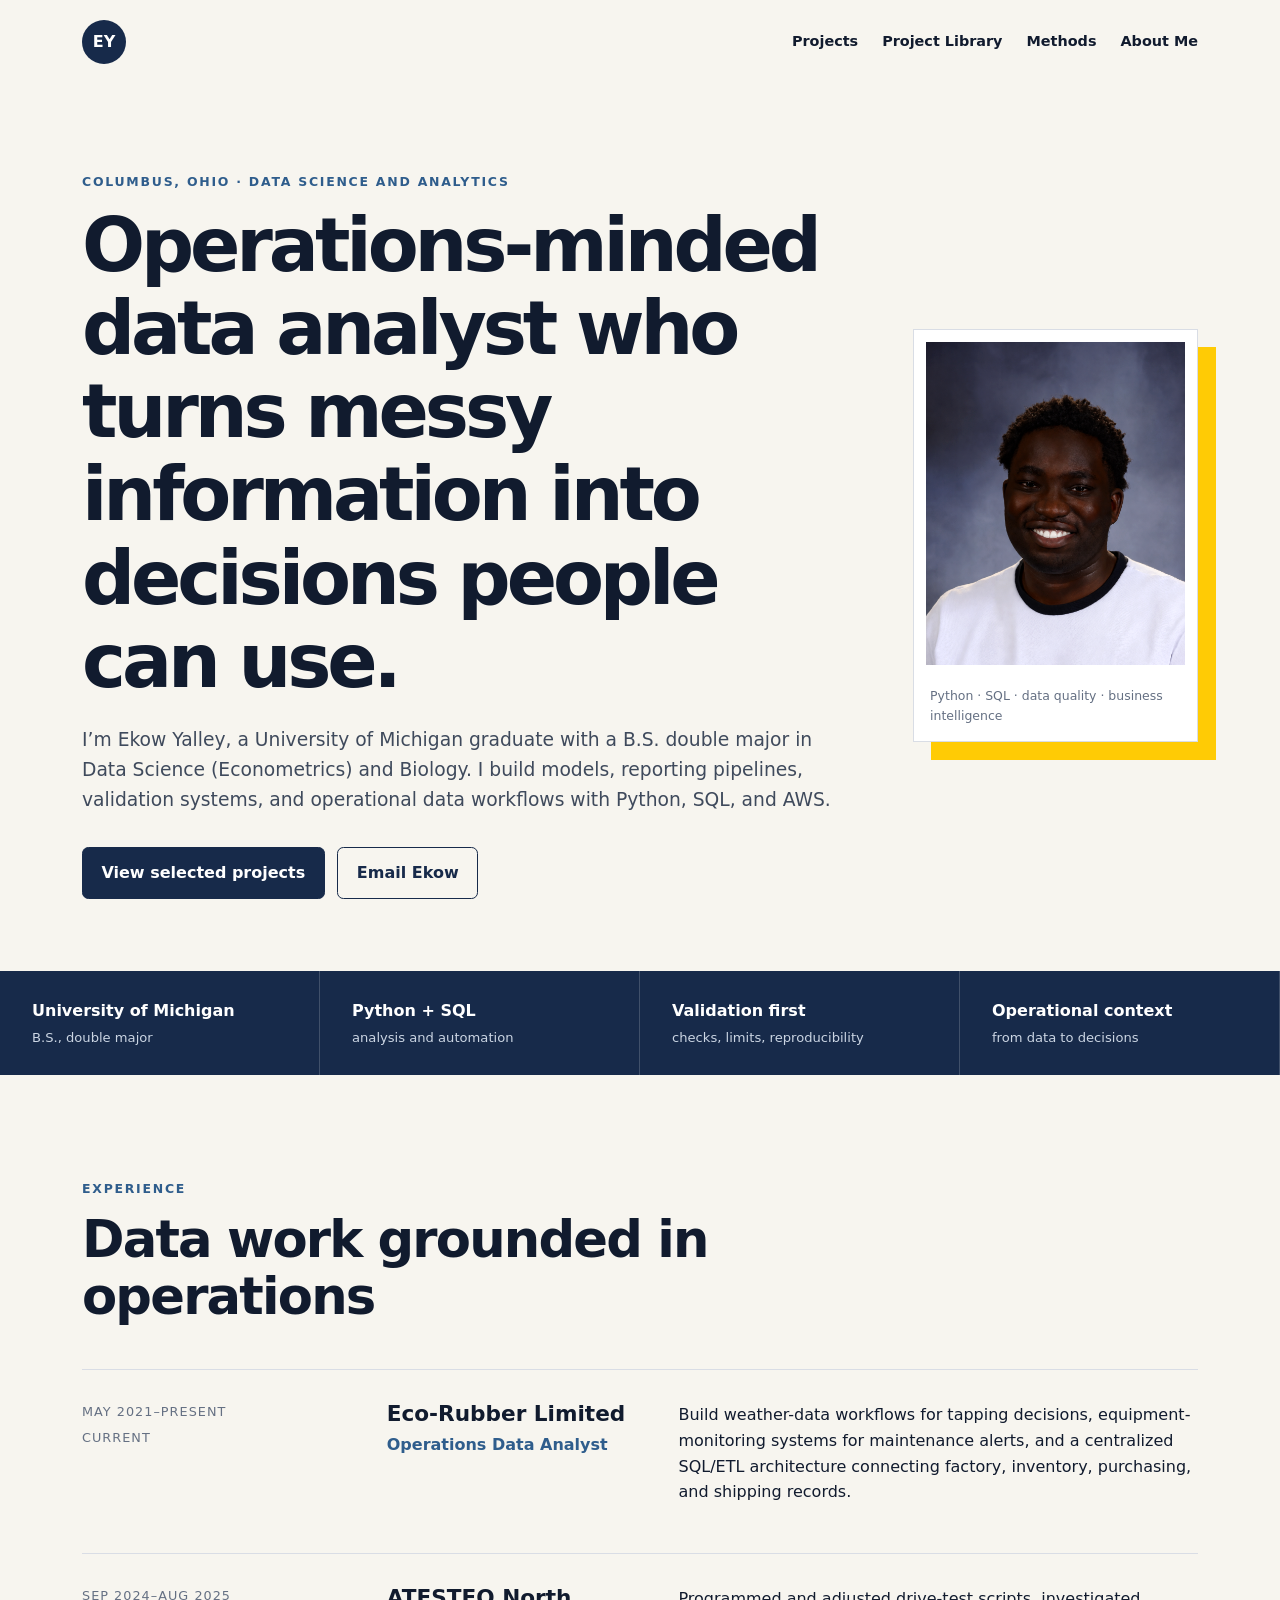
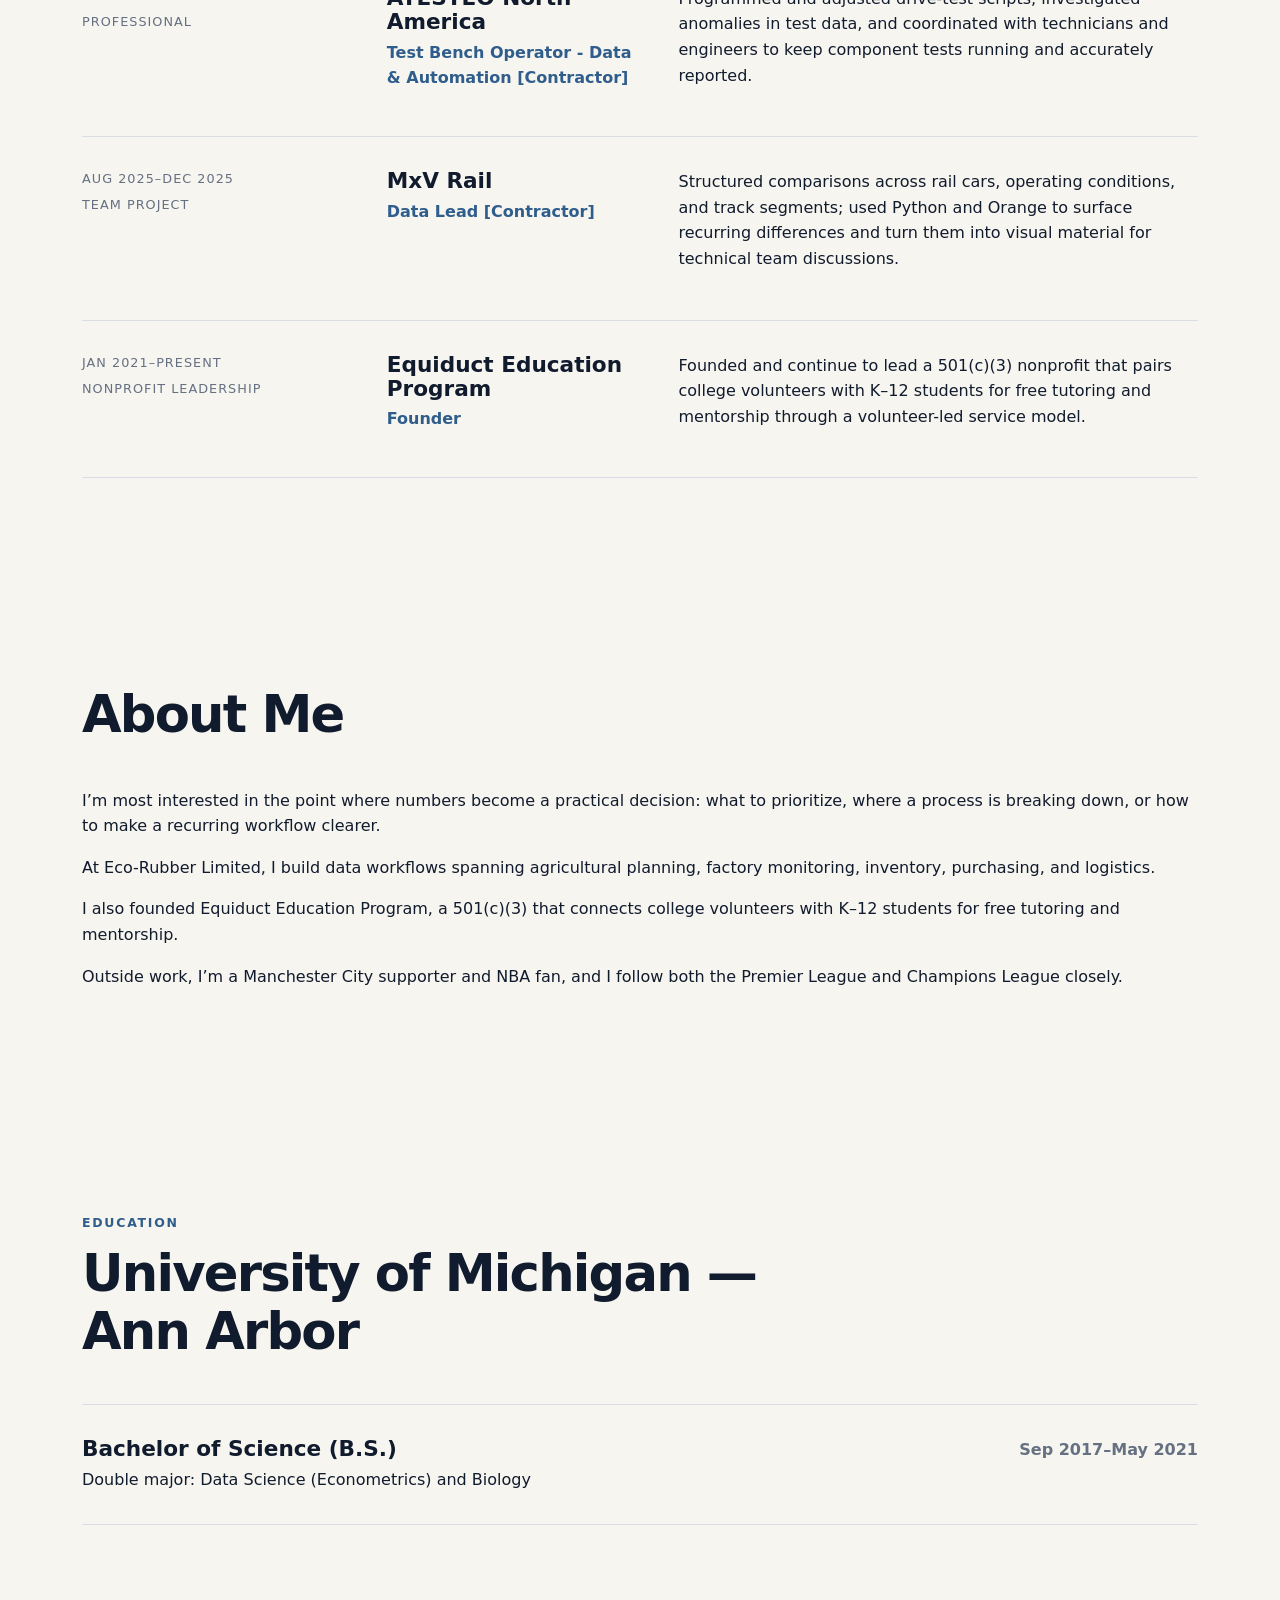
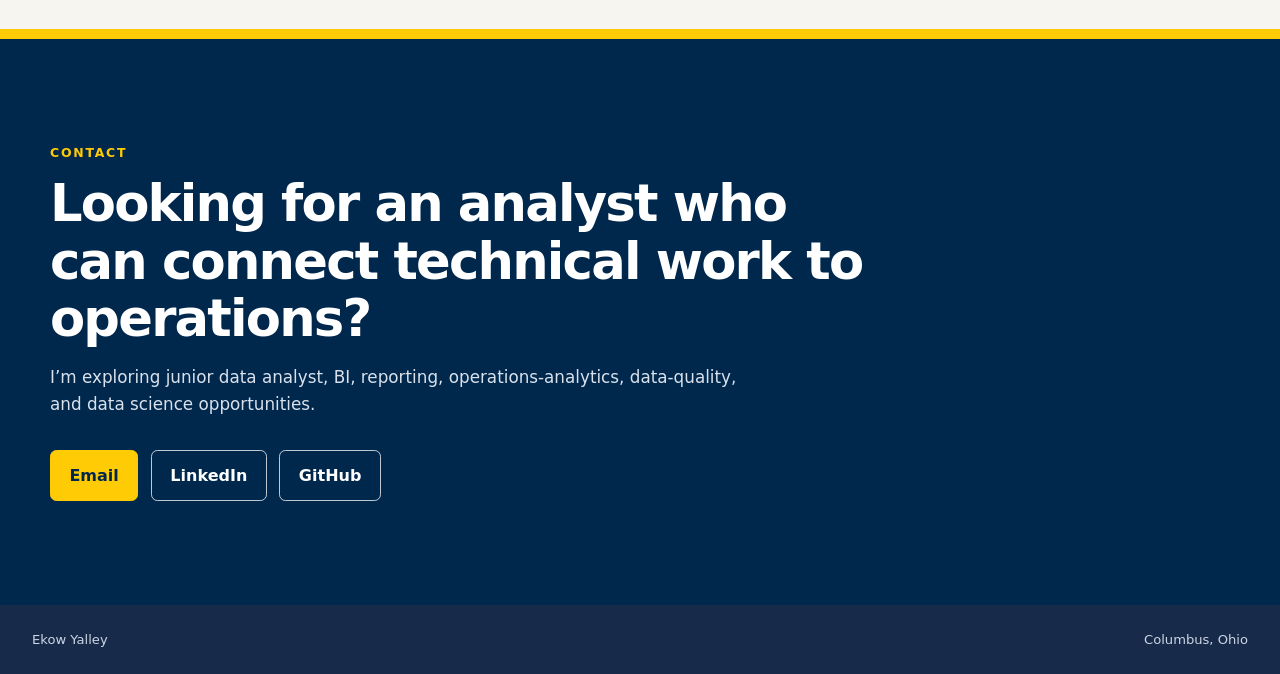
==== about.html @ 0c4fb8e0 "Unify portfolio and About Me on the main domain" ====
<!doctype html>
<html lang="en">
<head>
  <meta charset="utf-8">
  <meta name="viewport" content="width=device-width, initial-scale=1">
  <meta name="description" content="Ekow Yalley is a data analyst who builds practical models, reporting pipelines, and operational data systems with Python, SQL, and AWS.">
  <title>About Me | Ekow Yalley</title>
  <link rel="stylesheet" href="styles.css">
</head>
<body>
  <a class="skip-link" href="#main">Skip to content</a>
  <header class="site-header">
    <a class="wordmark" href="#top" aria-label="Ekow Yalley home">EY</a>
    <nav aria-label="Primary navigation"><a href="index.html#projects">Projects</a><a href="projects.html">Project Library</a><a href="index.html#methods">Methods</a><a href="about.html">About Me</a></nav>
  </header>

  <main id="main">
    <section class="hero" id="top">
      <div class="hero-copy">
        <p class="eyebrow">Columbus, Ohio · Data science and analytics</p>
        <h1>Operations-minded data analyst who turns messy information into decisions people can use.</h1>
        <p class="lede">I’m Ekow Yalley, a University of Michigan graduate with a B.S. double major in Data Science (Econometrics) and Biology. I build models, reporting pipelines, validation systems, and operational data workflows with Python, SQL, and AWS.</p>
        <div class="actions">
          <a class="button primary" href="index.html#projects">View selected projects</a>
          <a class="button secondary" href="mailto:ekowny@gmail.com">Email Ekow</a>
        </div>
      </div>
      <figure class="portrait-card">
        <img src="IMG_4656.PNG" alt="Portrait of Ekow Yalley">
        <figcaption>Python · SQL · data quality · business intelligence</figcaption>
      </figure>
    </section>

    <section class="proof-strip" aria-label="Core strengths">
      <div><strong>University of Michigan</strong><span>B.S., double major</span></div>
      <div><strong>Python + SQL</strong><span>analysis and automation</span></div>
      <div><strong>Validation first</strong><span>checks, limits, reproducibility</span></div>
      <div><strong>Operational context</strong><span>from data to decisions</span></div>
    </section>

    <section class="section" id="experience">
      <div class="section-heading">
        <p class="eyebrow">Experience</p>
        <h2>Data work grounded in operations</h2>
      </div>
      <div class="timeline">
        <article>
          <div class="timeline-meta"><span>May 2021–Present</span><span>Current</span></div>
          <div><h3>Eco-Rubber Limited</h3><p class="role">Operations Data Analyst</p></div>
          <div><p>Build weather-data workflows for tapping decisions, equipment-monitoring systems for maintenance alerts, and a centralized SQL/ETL architecture connecting factory, inventory, purchasing, and shipping records.</p></div>
        </article>
        <article>
          <div class="timeline-meta"><span>Sep 2024–Aug 2025</span><span>Professional</span></div>
          <div><h3>ATESTEO North America</h3><p class="role">Test Bench Operator - Data &amp; Automation [Contractor]</p></div>
          <p>Programmed and adjusted drive-test scripts, investigated anomalies in test data, and coordinated with technicians and engineers to keep component tests running and accurately reported.</p>
        </article>
        <article>
          <div class="timeline-meta"><span>Aug 2025–Dec 2025</span><span>Team project</span></div>
          <div><h3>MxV Rail</h3><p class="role">Data Lead [Contractor]</p></div>
          <p>Structured comparisons across rail cars, operating conditions, and track segments; used Python and Orange to surface recurring differences and turn them into visual material for technical team discussions.</p>
        </article>
        <article>
          <div class="timeline-meta"><span>Jan 2021–Present</span><span>Nonprofit leadership</span></div>
          <div><h3>Equiduct Education Program</h3><p class="role">Founder</p></div>
          <p>Founded and continue to lead a 501(c)(3) nonprofit that pairs college volunteers with K–12 students for free tutoring and mentorship through a volunteer-led service model.</p>
        </article>
      </div>
    </section>

    <section class="section" id="about"><div class="section-heading"><h2>About Me</h2></div>
      <p>I’m most interested in the point where numbers become a practical decision: what to prioritize, where a process is breaking down, or how to make a recurring workflow clearer.</p>
      <p>At Eco-Rubber Limited, I build data workflows spanning agricultural planning, factory monitoring, inventory, purchasing, and logistics.</p>
      <p>I also founded Equiduct Education Program, a 501(c)(3) that connects college volunteers with K–12 students for free tutoring and mentorship.</p>
      <p>Outside work, I’m a Manchester City supporter and NBA fan, and I follow both the Premier League and Champions League closely.</p>
    </section>

    <section class="section education" id="education">
      <div class="section-heading"><p class="eyebrow">Education</p><h2>University of Michigan — Ann Arbor</h2></div>
      <div class="education-card">
        <div><h3>Bachelor of Science (B.S.)</h3><p>Double major: Data Science (Econometrics) and Biology</p></div>
        <div class="education-meta"><span>Sep 2017–May 2021</span></div>
      </div>
    </section>

    <section class="contact" id="contact">
      <p class="eyebrow">Contact</p>
      <h2>Looking for an analyst who can connect technical work to operations?</h2>
      <p>I’m exploring junior data analyst, BI, reporting, operations-analytics, data-quality, and data science opportunities.</p>
      <div class="actions"><a class="button primary" href="mailto:ekowny@gmail.com">Email</a><a class="button secondary light" href="https://www.linkedin.com/in/ekow-yalley-29869a260/" target="_blank" rel="noopener">LinkedIn</a><a class="button secondary light" href="https://github.com/EkowYalley" target="_blank" rel="noopener">GitHub</a></div>
    </section>
  </main>

  <footer><span>Ekow Yalley</span><span>Columbus, Ohio</span></footer>
</body>
</html>
---- styles.css ----
:root {
  --ink: #111b2e;
  --navy: #172a4a;
  --blue: #2f5d8c;
  --maize: #ffcb05;
  --paper: #f7f5ef;
  --white: #ffffff;
  --muted: #657083;
  --line: #d9dde5;
  --max: 1180px;
}

* { box-sizing: border-box; }
html { scroll-behavior: smooth; }
body { margin: 0; background: var(--paper); color: var(--ink); font-family: Inter, ui-sans-serif, system-ui, -apple-system, BlinkMacSystemFont, "Segoe UI", sans-serif; line-height: 1.6; }
a { color: inherit; }
.skip-link { position: absolute; left: -9999px; }
.skip-link:focus { left: 1rem; top: 1rem; z-index: 20; background: var(--white); padding: .75rem 1rem; }
.site-header { max-width: var(--max); margin: 0 auto; padding: 1.25rem 2rem; display: flex; justify-content: space-between; align-items: center; }
.wordmark { display: grid; place-items: center; width: 2.75rem; height: 2.75rem; border-radius: 50%; background: var(--navy); color: var(--white); font-weight: 800; text-decoration: none; }
nav { display: flex; gap: 1.5rem; }
nav a { text-decoration: none; font-size: .9rem; font-weight: 700; }
nav a:hover { color: var(--blue); }
main { overflow: hidden; }
.hero { max-width: var(--max); margin: 0 auto; padding: 5.5rem 2rem 4.5rem; display: grid; grid-template-columns: minmax(0, 1.45fr) minmax(260px, .55fr); gap: 5rem; align-items: center; }
.eyebrow { margin: 0 0 .75rem; color: var(--blue); font-size: .78rem; font-weight: 800; letter-spacing: .14em; text-transform: uppercase; }
h1, h2, h3 { line-height: 1.12; margin-top: 0; }
h1 { max-width: 850px; margin-bottom: 1.4rem; font-size: clamp(2.65rem, 5.8vw, 5.35rem); letter-spacing: -.055em; }
h2 { margin-bottom: 1rem; font-size: clamp(2rem, 4vw, 3.3rem); letter-spacing: -.035em; }
h3 { margin-bottom: .35rem; font-size: 1.35rem; }
.lede { max-width: 760px; margin: 0; color: #3f4a5c; font-size: 1.17rem; }
.actions { display: flex; flex-wrap: wrap; gap: .8rem; margin-top: 2rem; }
.button { display: inline-flex; align-items: center; justify-content: center; min-height: 3rem; padding: .75rem 1.15rem; border: 1px solid var(--navy); border-radius: .4rem; font-weight: 800; text-decoration: none; }
.button.primary { background: var(--navy); color: var(--white); }
.button.secondary { background: transparent; color: var(--navy); }
.button:hover { transform: translateY(-1px); }
.portrait-card { margin: 0; padding: .75rem; background: var(--white); border: 1px solid var(--line); box-shadow: 18px 18px 0 var(--maize); }
.portrait-card img { width: 100%; aspect-ratio: 4/5; object-fit: cover; object-position: center top; filter: brightness(1.08); }
.portrait-card figcaption { padding: .8rem .25rem .2rem; color: var(--muted); font-size: .78rem; }
.proof-strip { background: var(--navy); color: var(--white); display: grid; grid-template-columns: repeat(4, 1fr); }
.proof-strip div { padding: 1.7rem 2rem; border-right: 1px solid rgba(255,255,255,.18); }
.proof-strip strong, .proof-strip span { display: block; }
.proof-strip span { margin-top: .2rem; color: #cbd5e3; font-size: .82rem; }
.section { max-width: var(--max); margin: 0 auto; padding: 6.5rem 2rem; }
.section-heading { max-width: 740px; margin-bottom: 2.75rem; }
.section-heading > p:last-child { color: var(--muted); font-size: 1.05rem; }
.timeline { border-top: 1px solid var(--line); }
.timeline article { display: grid; grid-template-columns: 1.05fr 1fr 2fr; column-gap: 2rem; padding: 2rem 0; border-bottom: 1px solid var(--line); }
.timeline article p { margin-top: 0; }
.timeline-meta { display: flex; flex-direction: column; gap: .35rem; color: var(--muted); font-size: .8rem; text-transform: uppercase; letter-spacing: .08em; }
.role { margin: 0; color: var(--blue); font-weight: 800; }
.note { color: var(--muted); font-size: .9rem; }
.projects { max-width: none; background: var(--white); }
.projects > * { max-width: var(--max); margin-left: auto; margin-right: auto; }
.project-grid { display: grid; grid-template-columns: repeat(2, minmax(0, 1fr)); gap: 1.25rem; }
.project-card { display: flex; flex-direction: column; min-height: 470px; padding: 2rem; border: 1px solid var(--line); background: var(--paper); }
.project-card.featured { grid-row: span 2; background: var(--navy); color: var(--white); }
.project-card.featured .note { color: #cbd5e3; }
.project-visual { margin: 1.3rem 0 .5rem; padding: .65rem; background: #f7f5ef; border-radius: .35rem; }
.project-visual img { display: block; width: 100%; height: auto; }
.project-visual figcaption { margin-top: .5rem; color: #536173; font-size: .76rem; }
.project-kicker { display: flex; justify-content: space-between; gap: 1rem; margin-bottom: 2rem; color: var(--muted); font-size: .73rem; font-weight: 800; letter-spacing: .08em; text-transform: uppercase; }
.featured .project-kicker { color: #cbd5e3; }
.project-card h3 { font-size: 2rem; letter-spacing: -.03em; }
.metrics { display: grid; grid-template-columns: repeat(3, 1fr); margin: 1.25rem 0; border-top: 1px solid rgba(255,255,255,.25); border-bottom: 1px solid rgba(255,255,255,.25); }
.metrics div { padding: 1rem .4rem; }
.metrics dt { color: #cbd5e3; font-size: .72rem; text-transform: uppercase; }
.metrics dd { margin: .15rem 0 0; font-size: 1.15rem; font-weight: 800; }
.tags { display: flex; flex-wrap: wrap; gap: .4rem; margin-top: auto; padding-top: 1rem; }
.tags span { padding: .32rem .55rem; border: 1px solid currentColor; border-radius: 99px; font-size: .72rem; }
.card-actions { display: flex; flex-wrap: wrap; gap: 1rem; margin-top: 1.25rem; }
.card-actions a { color: inherit; font-size: .88rem; font-weight: 800; text-underline-offset: .25rem; }
.fun-projects { padding-top: 5rem; }
.fun-card { display: grid; grid-template-columns: minmax(0, 1fr) auto; gap: 2rem; align-items: end; padding: 2rem; background: var(--white); border: 1px solid var(--line); border-left: 6px solid var(--maize); }
.fun-card p { max-width: 760px; color: var(--muted); }
.fun-card .project-kicker { justify-content: flex-start; margin-bottom: 1rem; }
.education-card { display: flex; justify-content: space-between; gap: 2rem; padding: 2rem 0; border-top: 1px solid var(--line); border-bottom: 1px solid var(--line); }
.education-card p { margin: 0; }
.education-meta { display: flex; gap: 1.5rem; color: var(--muted); font-weight: 700; }
.contact { padding: 6.5rem max(2rem, calc((100vw - var(--max)) / 2)); background: #00274c; color: white; border-top: 10px solid #ffcb05; }
.contact .eyebrow { color: #ffcb05; }
.contact h2 { max-width: 820px; color: white; }
.contact > p:not(.eyebrow) { max-width: 720px; color: #d9e2ec; font-size: 1.05rem; }
.contact .button.primary { background: #ffcb05; border-color: #ffcb05; color: #00274c; }
.contact .button.primary:hover, .contact .button.primary:focus { background: white; border-color: white; }
.button.light { border-color: rgba(255,255,255,.75); color: white; }
.button.light:hover, .button.light:focus { border-color: #ffcb05; color: #ffcb05; }
footer { padding: 1.5rem 2rem; display: flex; justify-content: space-between; background: var(--navy); color: #cbd5e3; font-size: .82rem; }
.contact-page { min-height: 100vh; background: var(--navy); color: var(--white); }
.contact-shell { max-width: 860px; margin: 0 auto; padding: 7rem 2rem; }
.contact-shell h1 { font-size: clamp(3rem, 7vw, 5.5rem); }
.contact-shell > p { color: #cbd5e3; font-size: 1.1rem; }
.contact-shell .eyebrow { color: var(--maize); }
.back-link { display: inline-block; margin-bottom: 4rem; color: var(--white); text-underline-offset: .3rem; }
.contact-links { margin-top: 3rem; border-top: 1px solid rgba(255,255,255,.25); }
.contact-links a { display: flex; justify-content: space-between; gap: 2rem; padding: 1.25rem 0; border-bottom: 1px solid rgba(255,255,255,.25); text-decoration: none; }
.contact-links span { color: #cbd5e3; }
@media (max-width: 850px) {
  .site-header { align-items: flex-start; }
  nav { flex-wrap: wrap; justify-content: flex-end; gap: .65rem 1rem; }
  .hero { grid-template-columns: 1fr; gap: 3rem; padding-top: 3rem; }
  .portrait-card { max-width: 420px; }
  .proof-strip { grid-template-columns: repeat(2, 1fr); }
  .timeline article { grid-template-columns: 1fr; gap: .7rem; }
  .project-grid { grid-template-columns: 1fr; }
  .project-card.featured { grid-row: auto; }
  .fun-card { grid-template-columns: 1fr; align-items: start; }
  .education-card { flex-direction: column; }
}
@media (max-width: 520px) {
  .site-header { padding: 1rem; }
  nav a:nth-child(3) { display: none; }
  .hero, .section { padding-left: 1rem; padding-right: 1rem; }
  .proof-strip { grid-template-columns: 1fr; }
  .proof-strip div { border-bottom: 1px solid rgba(255,255,255,.18); }
  .metrics { grid-template-columns: 1fr; }
  .education-meta { flex-direction: column; gap: .3rem; }
  footer { flex-direction: column; gap: .25rem; }
}
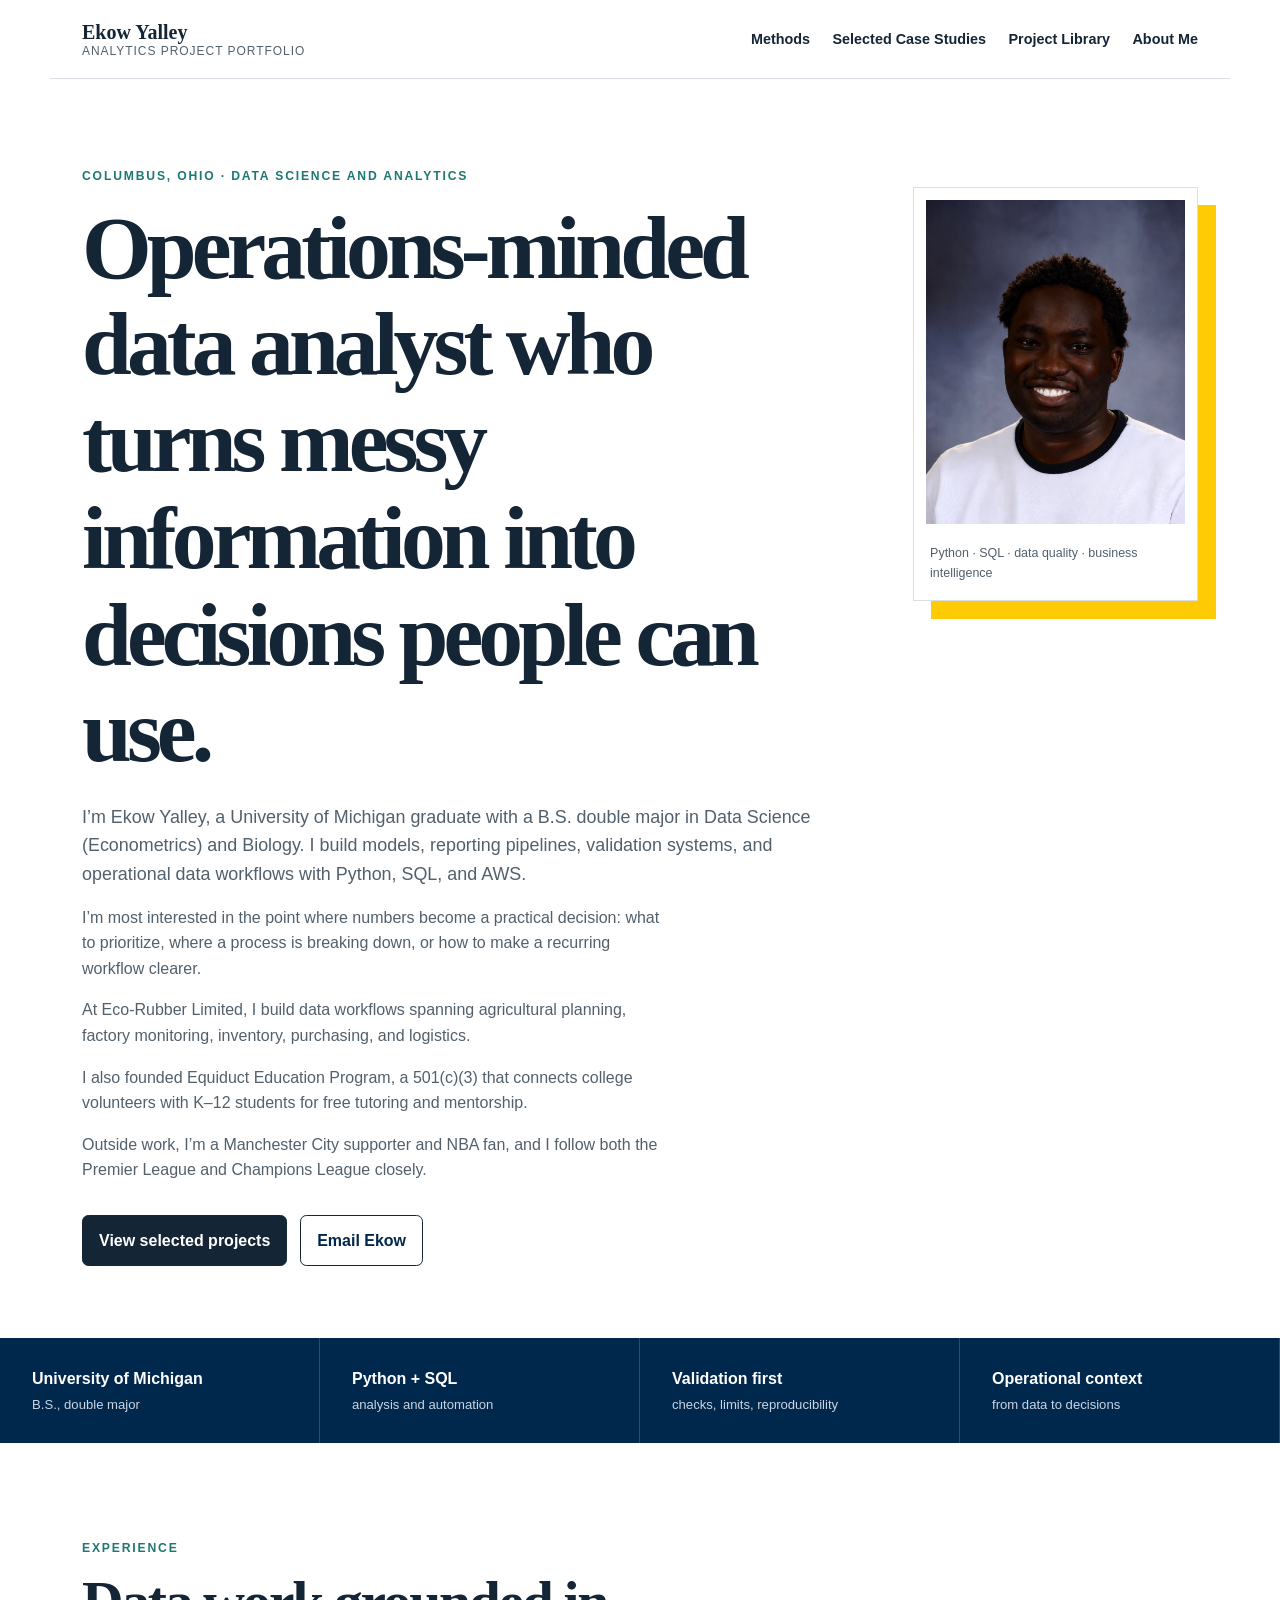
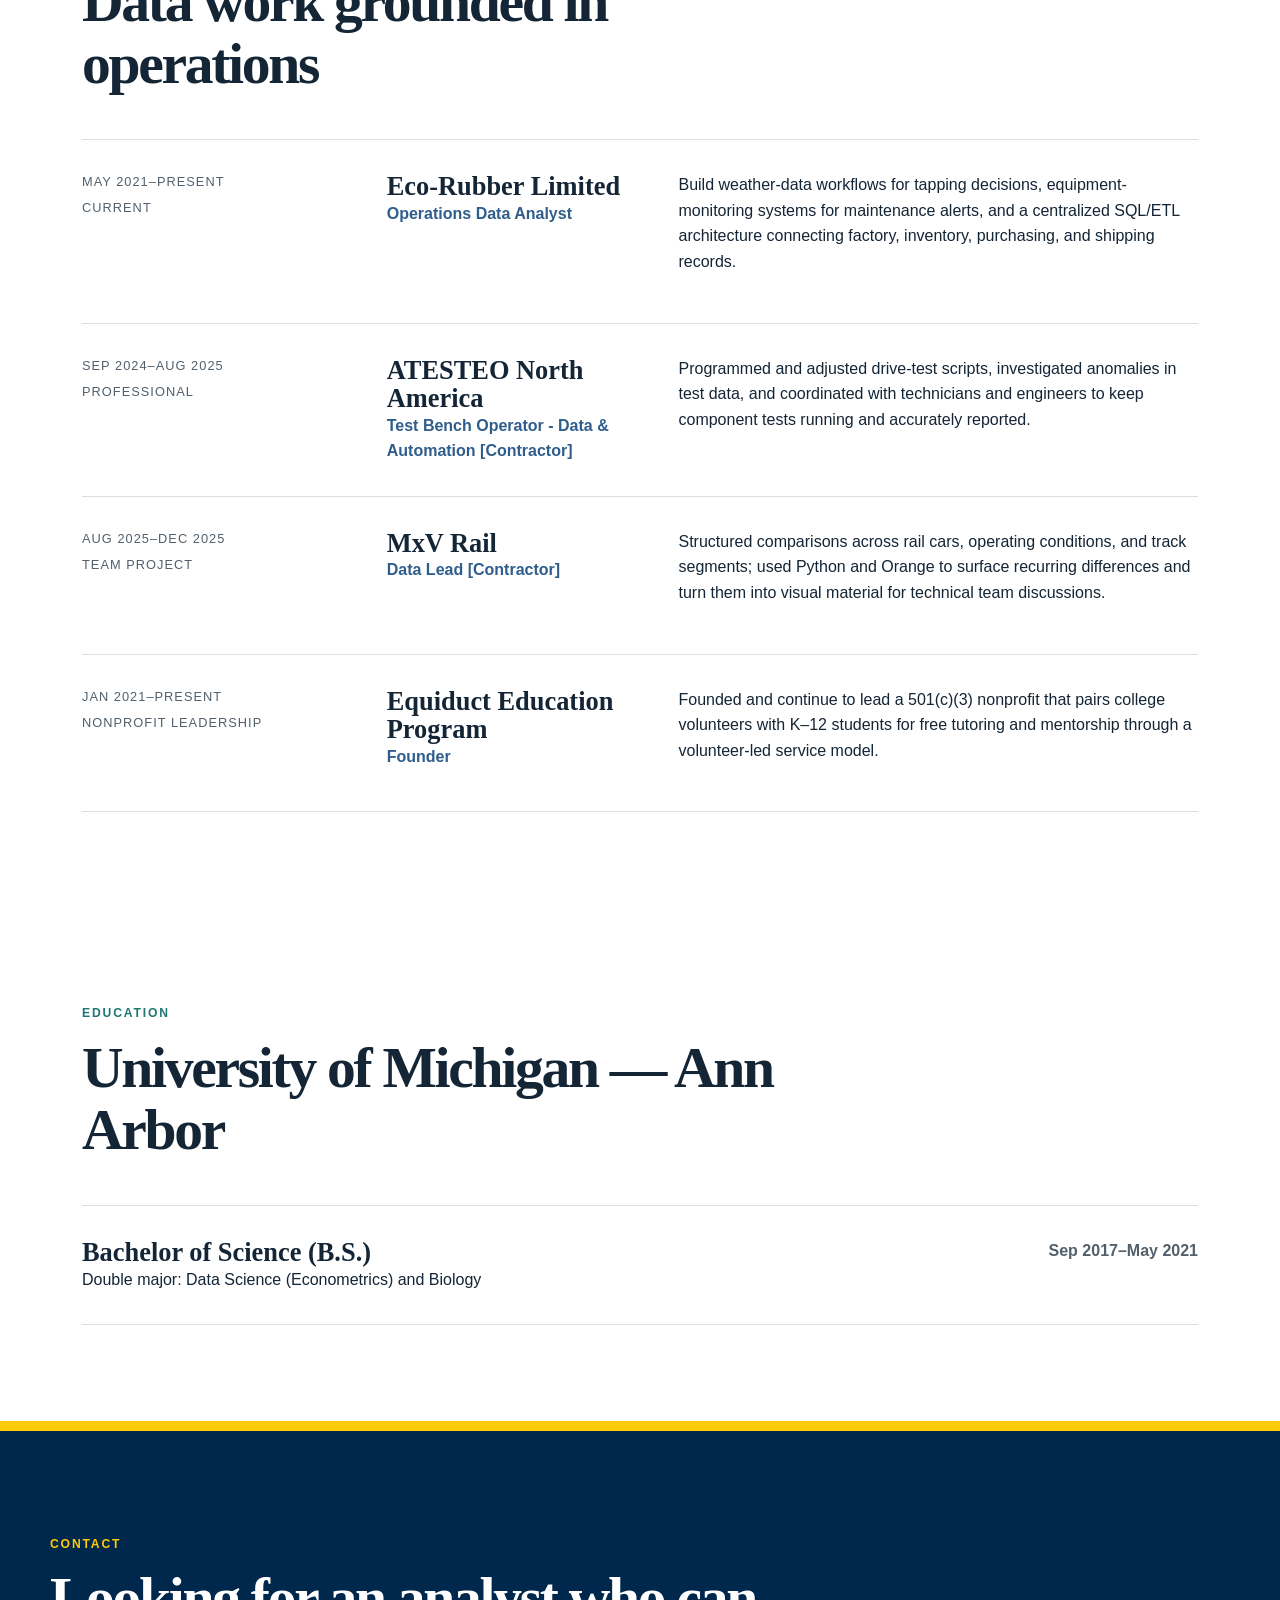
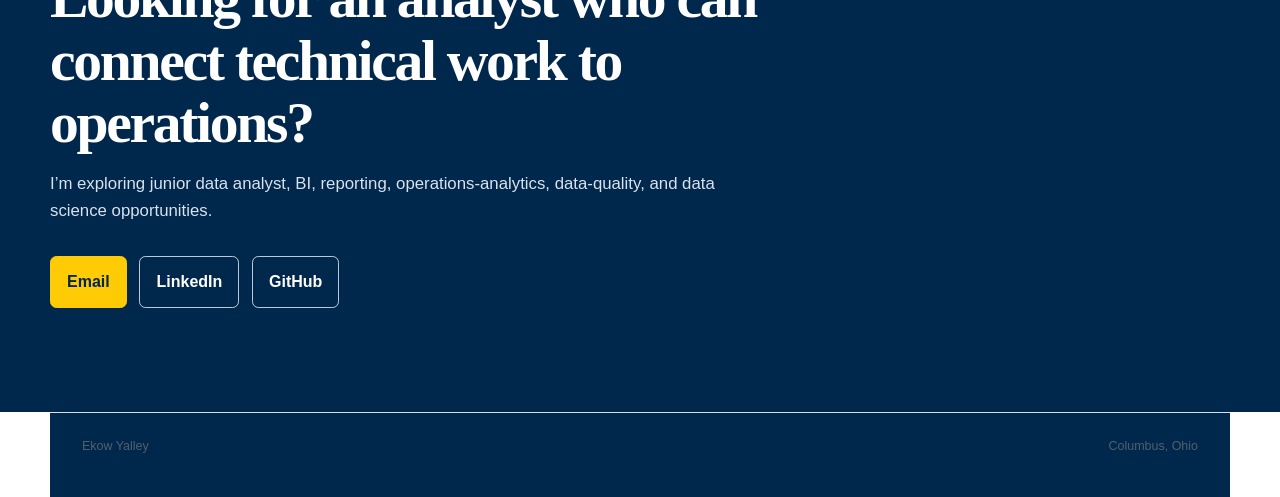
==== commit 2afb4cf1: "Align portfolio design and navigation across pages" ====
--- a/about.html
+++ b/about.html
@@ -6,20 +6,27 @@
   <meta name="description" content="Ekow Yalley is a data analyst who builds practical models, reporting pipelines, and operational data systems with Python, SQL, and AWS.">
   <title>About Me | Ekow Yalley</title>
   <link rel="stylesheet" href="styles.css">
+  <link rel="stylesheet" href="portfolio.css">
 </head>
-<body>
+<body class="about-page">
   <a class="skip-link" href="#main">Skip to content</a>
   <header class="site-header">
-    <a class="wordmark" href="#top" aria-label="Ekow Yalley home">EY</a>
-    <nav aria-label="Primary navigation"><a href="index.html#projects">Projects</a><a href="projects.html">Project Library</a><a href="index.html#methods">Methods</a><a href="about.html">About Me</a></nav>
+    <a class="brand" href="index.html"><strong>Ekow Yalley</strong><span>Analytics Project Portfolio</span></a>
+    <nav aria-label="Primary navigation"><a href="methods.html">Methods</a><a href="index.html#projects">Selected Case Studies</a><a href="projects.html">Project Library</a><a href="about.html">About Me</a></nav>
   </header>
 
   <main id="main">
     <section class="hero" id="top">
-      <div class="hero-copy">
+      <div class="hero-copy" id="about">
         <p class="eyebrow">Columbus, Ohio · Data science and analytics</p>
         <h1>Operations-minded data analyst who turns messy information into decisions people can use.</h1>
         <p class="lede">I’m Ekow Yalley, a University of Michigan graduate with a B.S. double major in Data Science (Econometrics) and Biology. I build models, reporting pipelines, validation systems, and operational data workflows with Python, SQL, and AWS.</p>
+        <div class="about-bio">
+      <p>I’m most interested in the point where numbers become a practical decision: what to prioritize, where a process is breaking down, or how to make a recurring workflow clearer.</p>
+      <p>At Eco-Rubber Limited, I build data workflows spanning agricultural planning, factory monitoring, inventory, purchasing, and logistics.</p>
+      <p>I also founded Equiduct Education Program, a 501(c)(3) that connects college volunteers with K–12 students for free tutoring and mentorship.</p>
+      <p>Outside work, I’m a Manchester City supporter and NBA fan, and I follow both the Premier League and Champions League closely.</p>
+        </div>
         <div class="actions">
           <a class="button primary" href="index.html#projects">View selected projects</a>
           <a class="button secondary" href="mailto:ekowny@gmail.com">Email Ekow</a>
@@ -67,13 +74,6 @@
       </div>
     </section>
 
-    <section class="section" id="about"><div class="section-heading"><h2>About Me</h2></div>
-      <p>I’m most interested in the point where numbers become a practical decision: what to prioritize, where a process is breaking down, or how to make a recurring workflow clearer.</p>
-      <p>At Eco-Rubber Limited, I build data workflows spanning agricultural planning, factory monitoring, inventory, purchasing, and logistics.</p>
-      <p>I also founded Equiduct Education Program, a 501(c)(3) that connects college volunteers with K–12 students for free tutoring and mentorship.</p>
-      <p>Outside work, I’m a Manchester City supporter and NBA fan, and I follow both the Premier League and Champions League closely.</p>
-    </section>
-
     <section class="section education" id="education">
       <div class="section-heading"><p class="eyebrow">Education</p><h2>University of Michigan — Ann Arbor</h2></div>
       <div class="education-card">
--- a/portfolio.css
+++ b/portfolio.css
@@ -0,0 +1,195 @@
+:root {
+  --ink: #142536;
+  --muted: #52606c;
+  --paper: #f7f3ea;
+  --white: #fffdf8;
+  --line: #d8d0c0;
+  --maize: #f2c14e;
+  --teal: #1d7773;
+  --navy: #18344d;
+  --shadow: 0 18px 48px rgba(20, 37, 54, .10);
+  --max: 1180px;
+}
+* { box-sizing: border-box; }
+html { scroll-behavior: smooth; }
+body { margin: 0; color: var(--ink); background: var(--paper); font-family: Arial, Helvetica, sans-serif; line-height: 1.6; }
+a { color: inherit; }
+.skip-link { position: fixed; left: 1rem; top: -5rem; z-index: 100; padding: .7rem 1rem; background: var(--ink); color: white; }
+.skip-link:focus { top: 1rem; }
+.site-header { max-width: var(--max); margin: 0 auto; padding: 1.25rem 2rem; display: flex; justify-content: space-between; align-items: center; gap: 2rem; border-bottom: 1px solid var(--line); }
+.brand { display: flex; flex-direction: column; text-decoration: none; line-height: 1.2; }
+.brand strong { font-family: Georgia, 'Times New Roman', serif; font-size: 1.25rem; }
+.brand span { color: var(--muted); font-size: .75rem; letter-spacing: .08em; text-transform: uppercase; }
+nav { display: flex; align-items: center; gap: 1.4rem; }
+nav a { font-size: .9rem; font-weight: 700; text-decoration: none; }
+nav a:hover, nav a:focus { text-decoration: underline; text-underline-offset: .25rem; }
+.nav-cta { border: 1px solid var(--ink); padding: .45rem .8rem; }
+main { overflow: hidden; }
+.portfolio-hero { position: relative; max-width: var(--max); margin: 0 auto; padding: 6.5rem 2rem 5rem; display: grid; grid-template-columns: minmax(0, 1.5fr) minmax(300px, .75fr); gap: 5rem; align-items: center; }
+.portfolio-hero::before { content: ''; position: absolute; inset: 0 -50vw; z-index: -1; background-image: linear-gradient(rgba(24,52,77,.045) 1px, transparent 1px), linear-gradient(90deg, rgba(24,52,77,.045) 1px, transparent 1px); background-size: 32px 32px; mask-image: linear-gradient(to bottom, black, transparent); }
+.eyebrow { margin: 0 0 .8rem; color: var(--teal); font-size: .76rem; font-weight: 800; letter-spacing: .15em; text-transform: uppercase; }
+h1, h2, h3 { font-family: Georgia, 'Times New Roman', serif; line-height: 1.08; }
+h1 { max-width: 820px; margin: 0 0 1.4rem; font-size: clamp(3.4rem, 7vw, 6.4rem); letter-spacing: -.055em; }
+h2 { margin: 0; font-size: clamp(2.3rem, 4.5vw, 4rem); letter-spacing: -.04em; }
+h3 { margin: 0; font-size: 1.65rem; }
+.lede { max-width: 760px; margin: 0; color: var(--muted); font-size: 1.12rem; }
+.actions { display: flex; flex-wrap: wrap; gap: .8rem; margin-top: 2rem; }
+.button { display: inline-flex; align-items: center; justify-content: center; padding: .75rem 1rem; border: 1px solid var(--ink); font-weight: 800; text-decoration: none; }
+.button.primary { background: var(--ink); color: white; }
+.button.secondary { background: transparent; }
+.button:hover, .button:focus { transform: translateY(-2px); box-shadow: 0 6px 0 var(--maize); }
+.evidence-card { padding: 1.7rem; background: var(--navy); color: white; box-shadow: 12px 12px 0 var(--maize); }
+.card-label { margin: 0 0 1rem; color: #c8e4e1; font-size: .75rem; font-weight: 800; letter-spacing: .14em; text-transform: uppercase; }
+.evidence-card dl { margin: 0; display: grid; grid-template-columns: 1fr 1fr; }
+.evidence-card dl div { padding: 1rem .65rem; border-top: 1px solid rgba(255,255,255,.22); }
+.evidence-card dt { font-family: Georgia, 'Times New Roman', serif; font-size: 1.8rem; font-weight: 700; }
+.evidence-card dd { margin: .1rem 0 0; color: #d7e1e7; font-size: .78rem; line-height: 1.35; }
+.evidence-card > p:last-child { margin: 1.1rem 0 0; color: #d7e1e7; font-size: .8rem; }
+.section { max-width: var(--max); margin: 0 auto; padding: 6rem 2rem; }
+.section-intro { max-width: 780px; margin-bottom: 3rem; }
+.section-intro > p:last-child { color: var(--muted); }
+.case-list { border-top: 2px solid var(--ink); }
+.case-row { display: grid; grid-template-columns: 60px minmax(0,1fr) 190px; gap: 1.5rem; align-items: start; padding: 2rem 0; border-bottom: 1px solid var(--line); }
+.case-row.feature { background: var(--white); margin: 0 -1.5rem; padding: 2rem 1.5rem; border-left: 6px solid var(--maize); }
+.case-row.private { color: #34495b; }
+.case-number { color: var(--teal); font-family: Georgia, 'Times New Roman', serif; font-size: 1.2rem; font-weight: 700; }
+.case-meta { display: flex; flex-wrap: wrap; gap: .5rem; margin-bottom: .6rem; }
+.case-meta span { padding: .2rem .5rem; background: #e8e1d3; font-size: .68rem; font-weight: 800; letter-spacing: .08em; text-transform: uppercase; }
+.case-main > p { max-width: 760px; margin: .75rem 0; color: var(--muted); }
+.result-list { display: flex; flex-wrap: wrap; gap: .9rem 1.5rem; margin: 1rem 0 0; padding: 0; list-style: none; font-size: .87rem; }
+.result-list strong { color: var(--teal); font-size: 1rem; }
+.case-visual { margin: 1.3rem 0 0; }
+.case-visual img { display: block; width: 100%; height: auto; border: 1px solid var(--line); }
+.case-visual figcaption { margin-top: .45rem; color: var(--muted); font-size: .75rem; }
+.case-action { align-self: center; text-align: right; }
+.case-action a { font-weight: 800; text-decoration: none; border-bottom: 2px solid var(--maize); }
+.case-action a:hover, .case-action a:focus { color: var(--teal); }
+.library-preview { padding-top: 3rem; }
+.library-grid { display: grid; grid-template-columns: 1fr 1fr; gap: 1.25rem; }
+.library-grid article { padding: 1.7rem; background: var(--white); border: 1px solid var(--line); border-top: 5px solid var(--teal); }
+.library-grid .status { margin: 0 0 1.2rem; color: var(--teal); font-size: .7rem; font-weight: 800; letter-spacing: .1em; text-transform: uppercase; }
+.library-grid article > p:not(.status) { color: var(--muted); }
+.library-grid a, .library-link a { font-weight: 800; text-decoration-color: var(--maize); text-decoration-thickness: 2px; text-underline-offset: .25rem; }
+.library-link { margin-top: 1.4rem; text-align: right; }
+.methods { max-width: none; background: var(--navy); color: white; padding-left: max(2rem, calc((100vw - var(--max)) / 2 + 2rem)); padding-right: max(2rem, calc((100vw - var(--max)) / 2 + 2rem)); }
+.methods .eyebrow { color: #78c8c1; }
+.method-grid { margin-top: 3rem; display: grid; grid-template-columns: repeat(4,1fr); border-top: 1px solid rgba(255,255,255,.3); border-left: 1px solid rgba(255,255,255,.3); }
+.method-grid article { padding: 1.5rem; border-right: 1px solid rgba(255,255,255,.3); border-bottom: 1px solid rgba(255,255,255,.3); }
+.method-grid article > span { color: var(--maize); font-weight: 800; }
+.method-grid h3 { margin-top: 2.5rem; font-size: 1.35rem; }
+.method-grid p { margin-bottom: 0; color: #cdd9e0; font-size: .9rem; }
+.tool-line { display: flex; flex-wrap: wrap; gap: .7rem; margin-top: 2rem; align-items: center; }
+.tool-line strong { margin-right: .4rem; }
+.tool-line span { padding: .3rem .6rem; border: 1px solid rgba(255,255,255,.35); font-size: .78rem; }
+.closing { max-width: 900px; margin: 0 auto; padding: 7rem 2rem; text-align: left; }
+.closing p:not(.eyebrow) { max-width: 760px; margin: .9rem 0 0; color: var(--muted); font-size: 1rem; line-height: 1.6; }
+.closing .actions { justify-content: flex-start; }
+footer { max-width: var(--max); margin: 0 auto; padding: 1.5rem 2rem 2.5rem; display: flex; justify-content: space-between; gap: 1rem; border-top: 1px solid var(--line); color: var(--muted); font-size: .78rem; }
+.study-hero { max-width: var(--max); margin: 0 auto; padding: 5rem 2rem 3.5rem; }
+.study-hero h1 { max-width: 950px; font-size: clamp(3rem, 6vw, 5.6rem); }
+.study-hero .lede { max-width: 820px; }
+.breadcrumb { margin-bottom: 2rem; font-size: .82rem; font-weight: 700; }
+.breadcrumb a { text-underline-offset: .2rem; }
+.study-layout { max-width: var(--max); margin: 0 auto; padding: 0 2rem 6rem; display: grid; grid-template-columns: minmax(0,1.6fr) minmax(250px,.65fr); gap: 5rem; }
+.study-body section { padding: 2.2rem 0; border-top: 1px solid var(--line); }
+.study-body h2 { font-size: 2rem; }
+.study-body h3 { margin-top: 1.4rem; font-size: 1.2rem; }
+.study-body p, .study-body li { color: var(--muted); }
+.study-body ul, .study-body ol { padding-left: 1.2rem; }
+.study-body code { padding: .1rem .3rem; background: #e8e1d3; color: var(--ink); }
+.metric-table { width: 100%; margin-top: 1.3rem; border-collapse: collapse; }
+.metric-table th, .metric-table td { padding: .7rem .5rem; border-bottom: 1px solid var(--line); text-align: left; }
+.metric-table th { color: var(--muted); font-size: .74rem; letter-spacing: .08em; text-transform: uppercase; }
+.metric-table td:last-child { font-weight: 800; }
+.diagnostic-visual { margin: 1.5rem 0; }
+.diagnostic-visual img { display: block; width: 100%; height: auto; border: 1px solid var(--line); }
+.diagnostic-visual figcaption { margin-top: .55rem; color: var(--muted); font-size: .78rem; }
+.diagnostic-pair { display: grid; grid-template-columns: 1fr 1fr; gap: 1rem; align-items: start; }
+.study-aside { align-self: start; position: sticky; top: 1.5rem; padding: 1.4rem; background: var(--white); border-top: 5px solid var(--maize); box-shadow: var(--shadow); }
+.study-aside h2 { font-size: 1.25rem; }
+.study-aside dl { margin: 1rem 0; }
+.study-aside dt { margin-top: .9rem; color: var(--muted); font-size: .7rem; font-weight: 800; letter-spacing: .08em; text-transform: uppercase; }
+.study-aside dd { margin: .15rem 0; }
+.study-aside .button { width: 100%; margin-top: .5rem; }
+.callout { margin: 1.5rem 0; padding: 1.1rem 1.2rem; background: #e5f0ee; border-left: 5px solid var(--teal); }
+.callout strong { color: var(--ink); }
+.next-study { display: flex; justify-content: space-between; gap: 1rem; padding-top: 2rem; border-top: 2px solid var(--ink); }
+.library-hero { padding-bottom: 2rem; }
+.catalog-section { padding-top: 3.5rem; padding-bottom: 3.5rem; }
+.catalog-section.compact-top { padding-top: 1rem; }
+.catalog-heading { display: grid; grid-template-columns: 1.2fr .8fr; gap: 3rem; align-items: end; margin-bottom: 2rem; }
+.catalog-heading h2 { font-size: clamp(2rem, 4vw, 3.2rem); }
+.catalog-heading > p { margin: 0; color: var(--muted); }
+.catalog-grid { display: grid; grid-template-columns: repeat(2, minmax(0,1fr)); gap: 1rem; }
+.catalog-grid article { display: flex; flex-direction: column; padding: 1.5rem; min-height: 260px; background: var(--white); border: 1px solid var(--line); }
+.catalog-grid h3 { margin-top: 1.1rem; }
+.catalog-grid article > p { color: var(--muted); }
+.catalog-status { align-self: flex-start; padding: .25rem .5rem; font-size: .66rem; font-weight: 800; letter-spacing: .09em; text-transform: uppercase; }
+.catalog-status.ready { background: #d9eee9; color: #155b57; }
+.catalog-status.context { background: #dce6ef; color: #244d70; }
+.catalog-status.supporting { background: #f7e6aa; color: #654d00; }
+.catalog-status.archive { background: #ece7dc; color: #665e52; }
+.catalog-links { display: flex; flex-wrap: wrap; gap: 1rem; margin-top: auto; padding-top: 1rem; }
+.catalog-links a { font-weight: 800; text-decoration-color: var(--maize); text-decoration-thickness: 2px; text-underline-offset: .25rem; }
+.archive-grid article { min-height: 230px; }
+.catalog-note { margin-top: 1.2rem; padding: 1rem 1.2rem; border-left: 5px solid var(--line); color: var(--muted); background: rgba(255,255,255,.45); }
+@media (max-width: 850px) {
+  .site-header { align-items: flex-start; }
+  nav { flex-wrap: wrap; justify-content: flex-end; gap: .7rem 1rem; }
+  .portfolio-hero, .study-layout { grid-template-columns: 1fr; gap: 2.5rem; }
+  .diagnostic-pair { grid-template-columns: 1fr; }
+  .catalog-heading { grid-template-columns: 1fr; gap: 1rem; }
+  .portfolio-hero { padding-top: 4rem; }
+  .case-row { grid-template-columns: 44px 1fr; }
+  .case-action { grid-column: 2; text-align: left; }
+  .method-grid { grid-template-columns: 1fr 1fr; }
+  .study-aside { position: static; }
+}
+@media (max-width: 560px) {
+  .site-header { padding: 1rem; flex-direction: column; }
+  nav { justify-content: flex-start; }
+
+  .portfolio-hero, .section, .study-hero, .study-layout, .closing { padding-left: 1rem; padding-right: 1rem; }
+  h1 { font-size: 3.15rem; }
+  .evidence-card dl, .method-grid { grid-template-columns: 1fr; }
+  .library-grid { grid-template-columns: 1fr; }
+  .catalog-grid { grid-template-columns: 1fr; }
+  .case-row, .case-row.feature { grid-template-columns: 1fr; margin-left: 0; margin-right: 0; }
+  .case-action { grid-column: 1; }
+  .result-list { display: grid; }
+  footer, .next-study { flex-direction: column; }
+}
+
+.portfolio-home { background: #fff; }
+.portfolio-home .portfolio-hero::before { content: none; }
+.portfolio-home .library-grid { grid-template-columns: repeat(auto-fit, minmax(min(100%, 250px), 1fr)); }
+:root { --paper: #fff; --white: #fff; --line: #d9dde5; --navy: #00274c; --maize: #ffcb05; }
+.home-intro { display: flex; align-items: center; gap: 1.2rem; }
+.home-intro img { flex: 0 0 auto; width: 88px; height: 88px; object-fit: cover; object-position: center 32%; border-radius: 50%; }
+.home-intro .lede { font-size: 1.2rem; }
+.portfolio-home .case-list { display: grid; grid-template-columns: minmax(0, 1.2fr) minmax(0, 1fr); gap: 1.25rem; border: 0; }
+.portfolio-home .case-row { display: flex; flex-direction: column; gap: .8rem; padding: 1.5rem; margin: 0; border: 1px solid var(--line); }
+.portfolio-home .case-row.feature { grid-row: span 2; background: var(--navy); color: white; border-top: 5px solid var(--maize); }
+.portfolio-home .feature .case-main > p, .portfolio-home .feature figcaption { color: #dce7f3; }
+.portfolio-home .feature .case-number, .portfolio-home .feature .result-list strong { color: var(--maize); }
+.portfolio-home .feature .case-meta { color: var(--navy); }
+.portfolio-home .case-action { align-self: flex-start; margin-top: auto; }
+.portfolio-home .feature .case-action a:hover, .portfolio-home .feature .case-action a:focus { color: var(--maize); }
+.portfolio-home .library-preview { max-width: none; padding: 5rem max(1rem, calc((100% - var(--max)) / 2 + 2rem)); background: var(--navy); color: white; }
+.portfolio-home .library-preview .section-intro p { color: #dce7f3; }
+.portfolio-home .library-preview .library-grid { color: var(--ink); }
+.portfolio-home .library-preview .button { background: var(--maize); color: var(--navy); }
+@media (max-width: 720px) {
+  .portfolio-home .case-list { grid-template-columns: 1fr; }
+  .portfolio-home .case-row.feature { grid-row: auto; }
+}
+@media (max-width: 450px) {
+  .home-intro { align-items: flex-start; }
+  .home-intro img { width: 62px; height: 62px; }
+}
+.about-page .about-bio { max-width: 65ch; color: var(--muted); }
+.about-page .hero { align-items: start; }
+.about-page .portrait-card { margin-top: 1.25rem; }
+.library-hero { max-width: none; padding-inline: max(1rem, calc((100% - var(--max)) / 2 + 2rem)); background: var(--navy); color: white; }
+.library-hero .eyebrow { color: var(--maize); }
+.library-hero .lede { color: #dce7f3; }
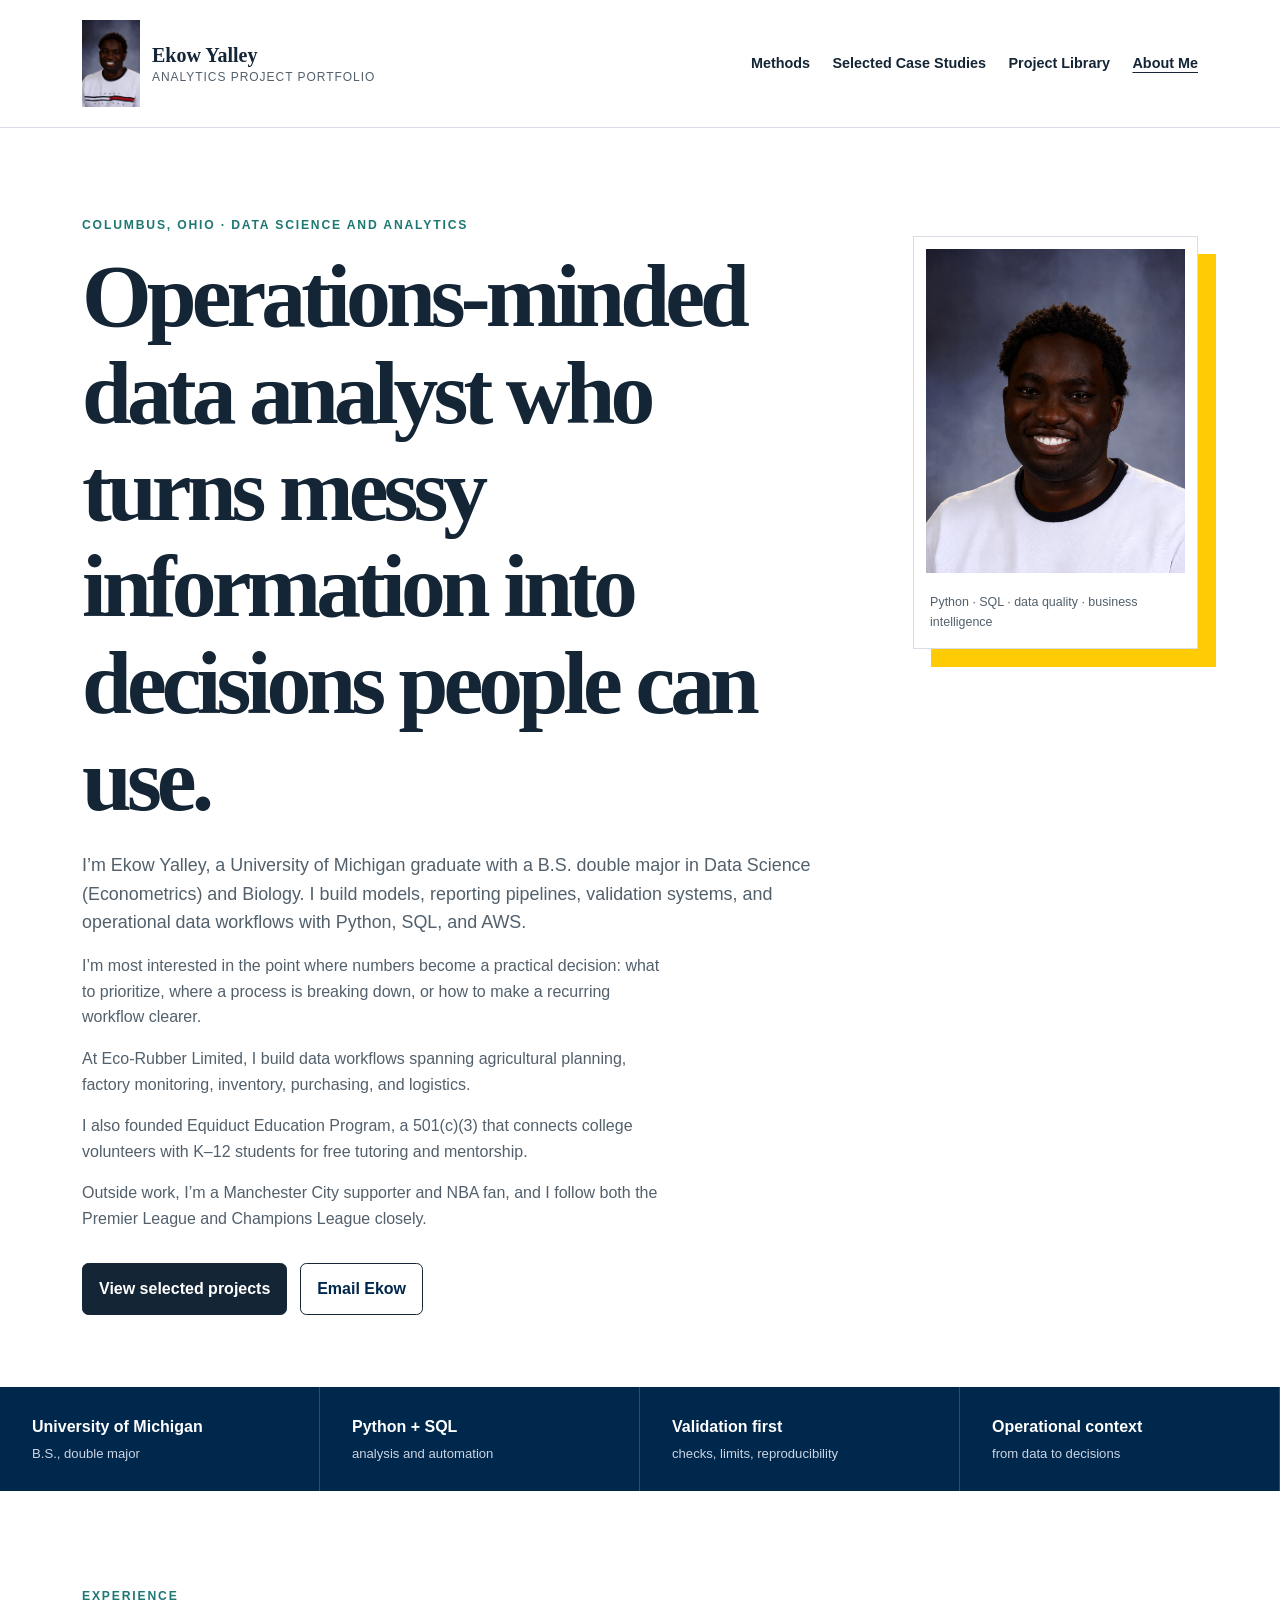
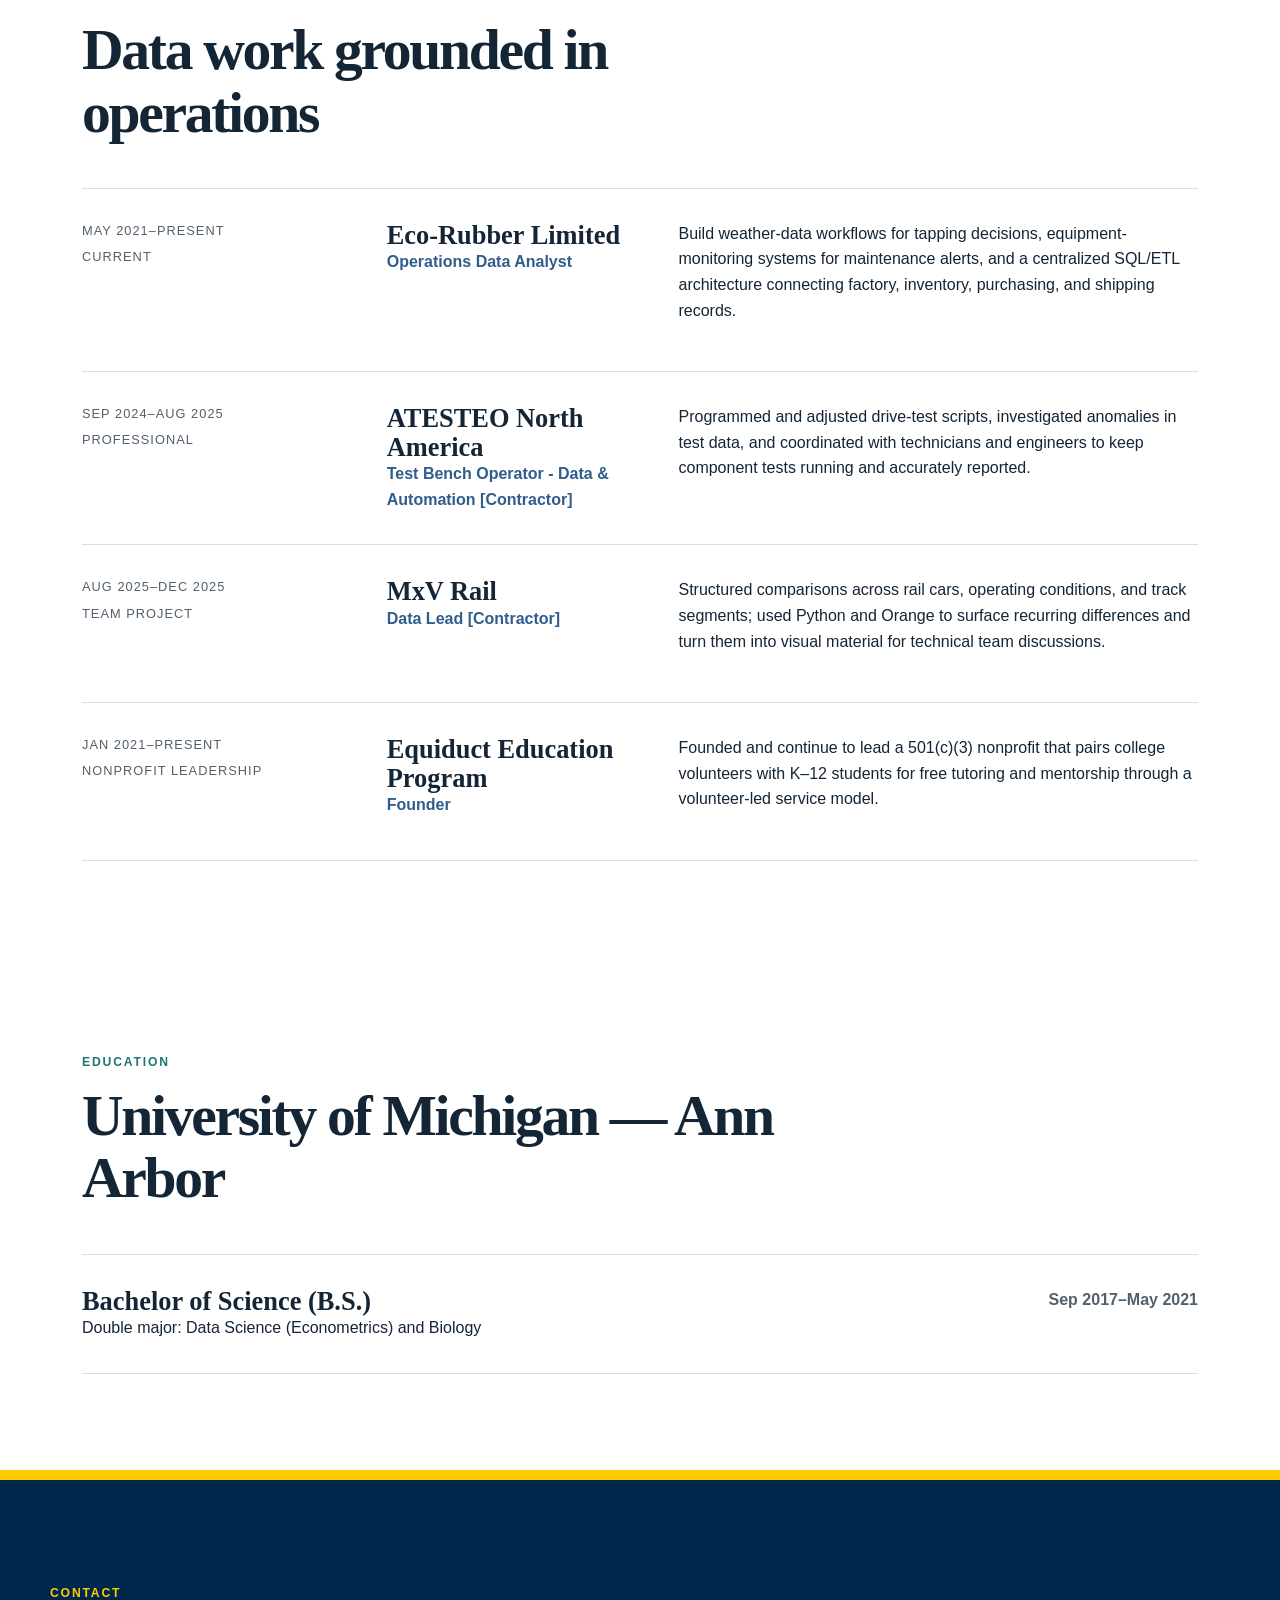
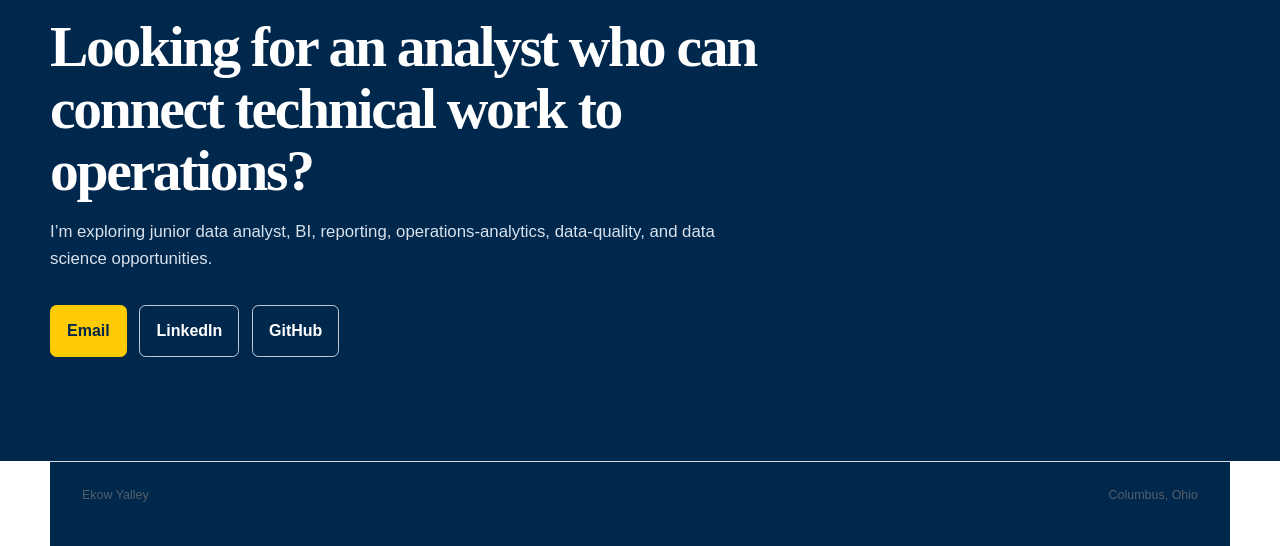
==== commit 686a74b1: "Use a consistent full-width header and white project library" ====
--- a/about.html
+++ b/about.html
@@ -6,13 +6,13 @@
   <meta name="description" content="Ekow Yalley is a data analyst who builds practical models, reporting pipelines, and operational data systems with Python, SQL, and AWS.">
   <title>About Me | Ekow Yalley</title>
   <link rel="stylesheet" href="styles.css">
-  <link rel="stylesheet" href="portfolio.css">
+  <link rel="stylesheet" href="portfolio.css?v=header-and-layout-1">
 </head>
 <body class="about-page">
   <a class="skip-link" href="#main">Skip to content</a>
   <header class="site-header">
-    <a class="brand" href="index.html"><strong>Ekow Yalley</strong><span>Analytics Project Portfolio</span></a>
-    <nav aria-label="Primary navigation"><a href="methods.html">Methods</a><a href="index.html#projects">Selected Case Studies</a><a href="projects.html">Project Library</a><a href="about.html">About Me</a></nav>
+    <a class="brand" href="index.html"><img src="IMG_4656.PNG" alt="" width="58"><span class="brand-copy"><strong>Ekow Yalley</strong><span>Analytics Project Portfolio</span></span></a>
+    <nav aria-label="Primary navigation"><a href="methods.html">Methods</a><a href="index.html#projects">Selected Case Studies</a><a href="projects.html">Project Library</a><a href="about.html" aria-current="page">About Me</a></nav>
   </header>
 
   <main id="main">
--- a/portfolio.css
+++ b/portfolio.css
@@ -193,3 +193,26 @@
 .library-hero { max-width: none; padding-inline: max(1rem, calc((100% - var(--max)) / 2 + 2rem)); background: var(--navy); color: white; }
 .library-hero .eyebrow { color: var(--maize); }
 .library-hero .lede { color: #dce7f3; }
+
+.site-header {
+  max-width: none;
+  padding-inline: max(1rem, calc((100% - var(--max)) / 2 + 2rem));
+  border-bottom: 1px solid var(--line);
+  background: #fff;
+}
+.site-header .brand { flex-direction: row; align-items: center; gap: .75rem; }
+.site-header .brand img { display: block; width: 58px; height: auto; }
+.site-header .brand-copy { display: grid; gap: .2rem; }
+.site-header .brand-copy strong { color: var(--ink); text-transform: none; letter-spacing: normal; }
+.site-header nav a[aria-current="page"] { text-decoration: underline; text-underline-offset: .25em; }
+.portfolio-home .portfolio-hero .lede { font-size: 1.2rem; }
+.portfolio-home .case-row.feature { grid-column: 1; grid-row: 1 / span 2; }
+.portfolio-home .case-row:nth-child(2) { grid-column: 2; grid-row: 1; }
+.portfolio-home .case-row:nth-child(3) { grid-column: 2; grid-row: 2; }
+.library-hero { background: #fff; color: var(--ink); border-bottom: 1px solid var(--line); }
+.library-hero .eyebrow { color: var(--navy); }
+.library-hero .lede { color: var(--muted); }
+.catalog-grid article { background: #fff; }
+@media (max-width: 720px) {
+  .portfolio-home .case-list .case-row { grid-column: auto; grid-row: auto; }
+}
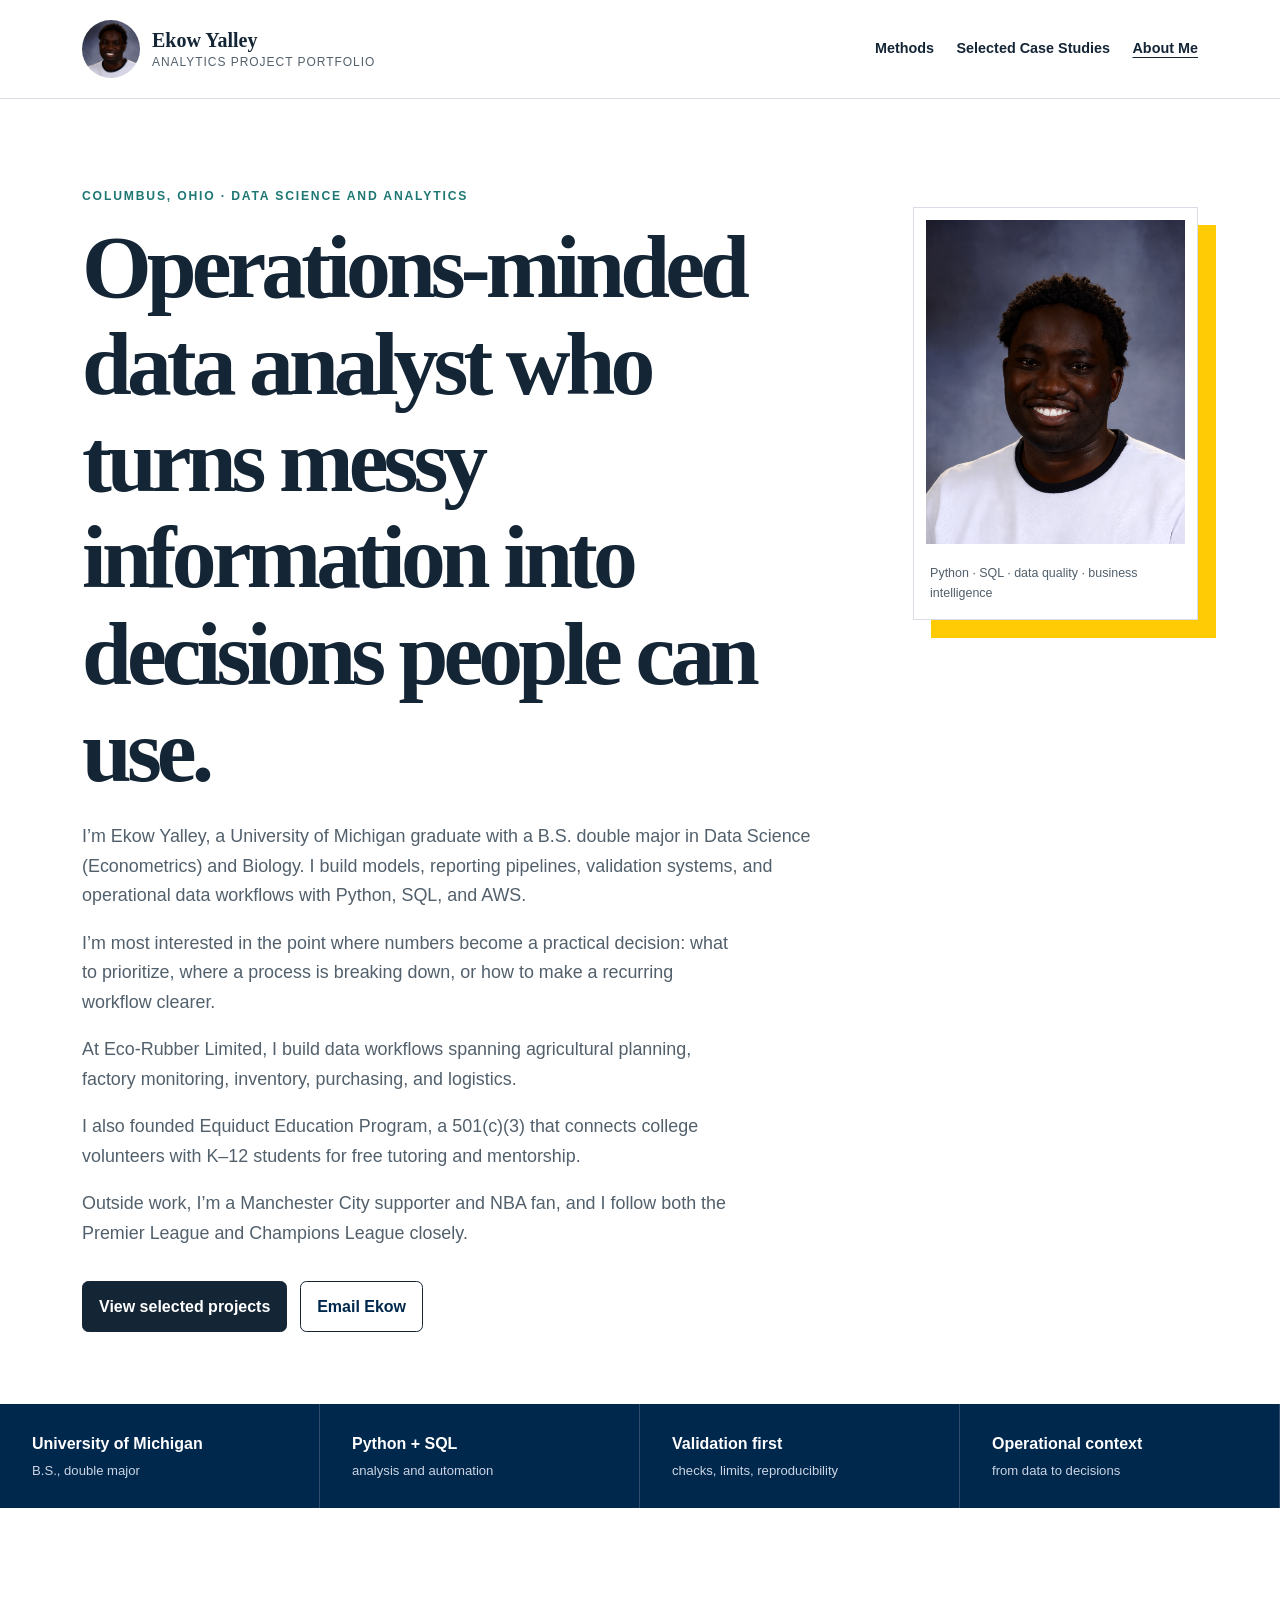
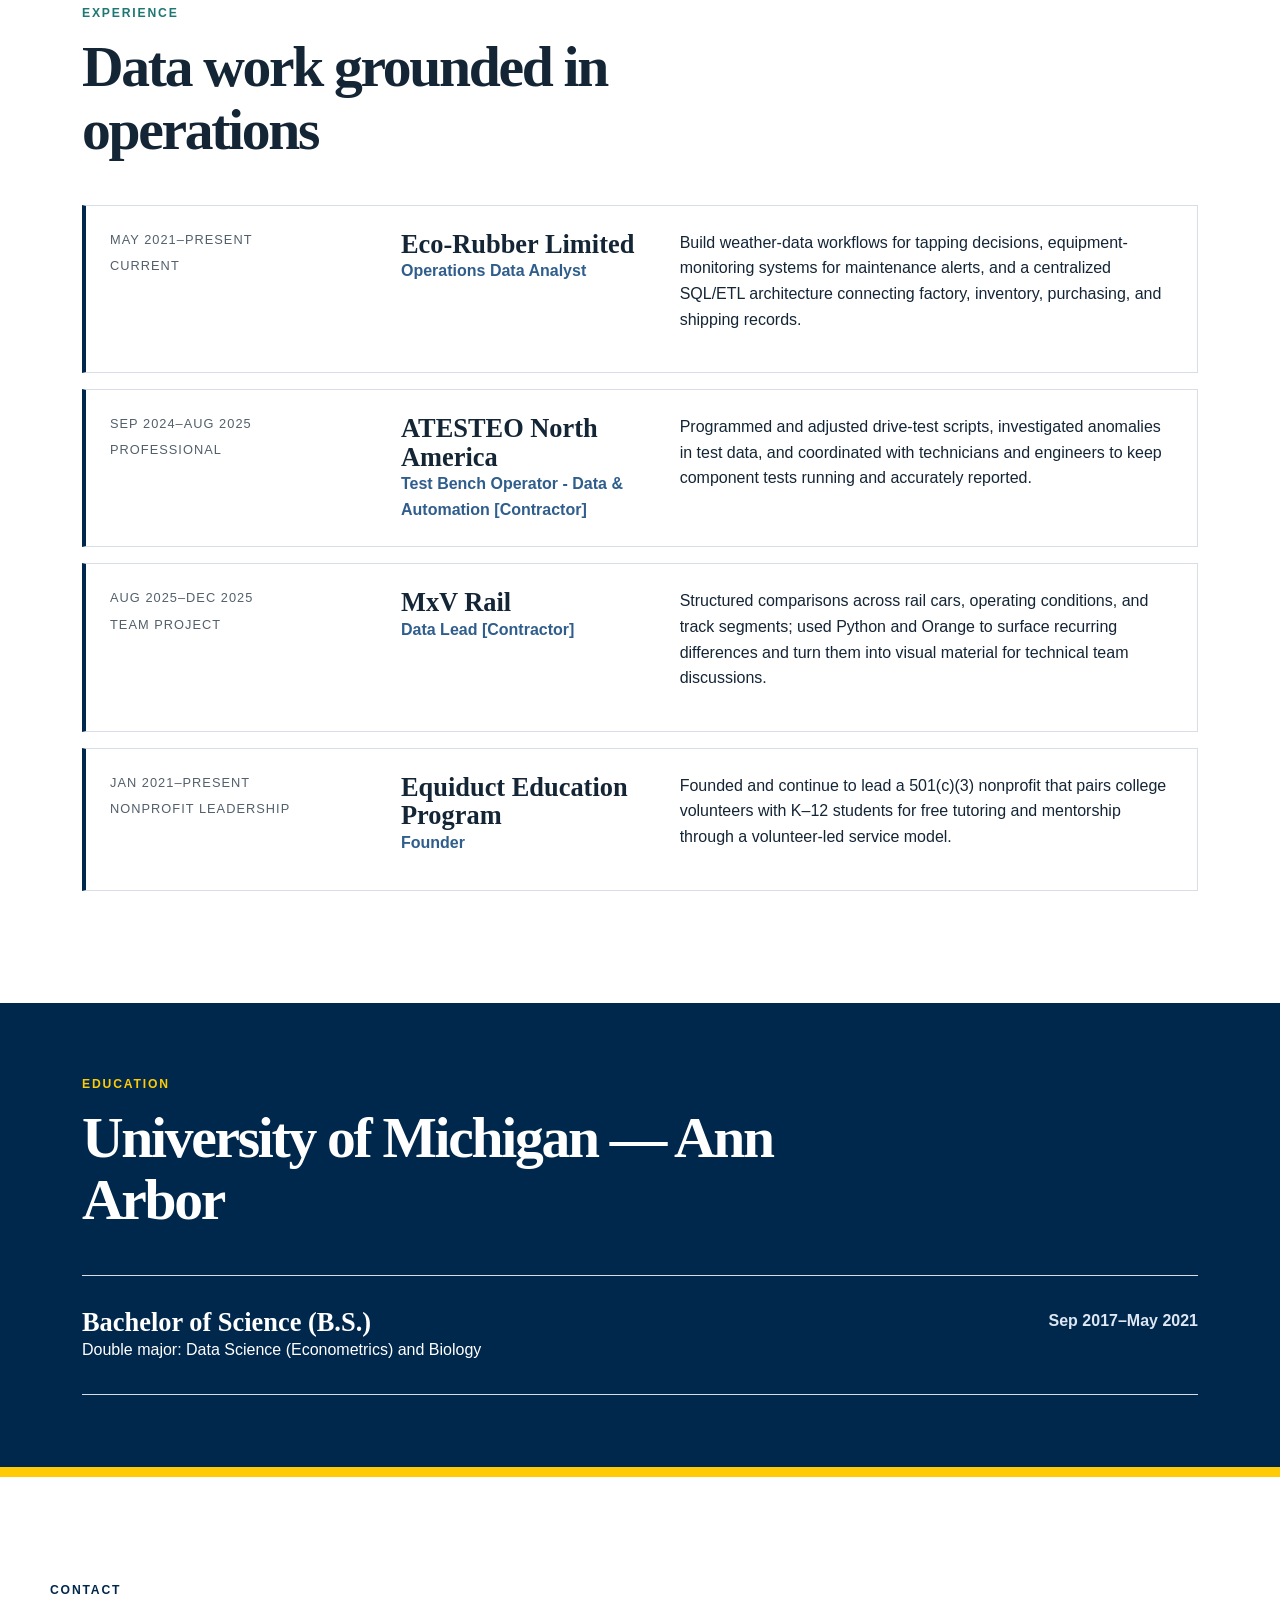
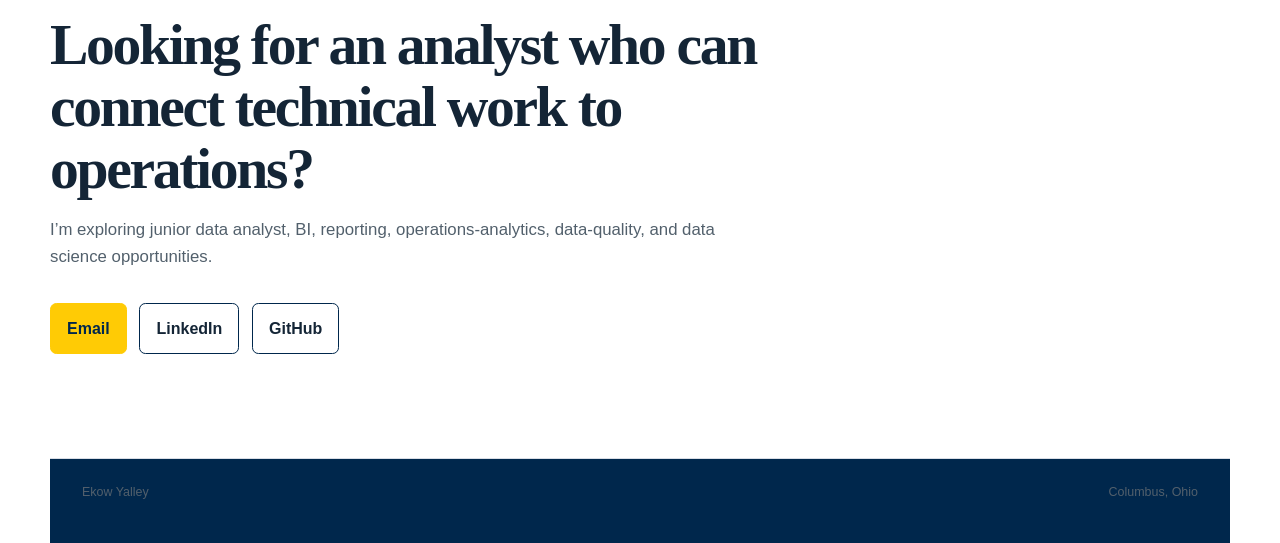
==== commit d4058a39: "Restore homepage navigation and add visual project summaries" ====
--- a/about.html
+++ b/about.html
@@ -6,13 +6,13 @@
   <meta name="description" content="Ekow Yalley is a data analyst who builds practical models, reporting pipelines, and operational data systems with Python, SQL, and AWS.">
   <title>About Me | Ekow Yalley</title>
   <link rel="stylesheet" href="styles.css">
-  <link rel="stylesheet" href="portfolio.css?v=header-and-layout-1">
+  <link rel="stylesheet" href="portfolio.css?v=portfolio-bands-2">
 </head>
 <body class="about-page">
   <a class="skip-link" href="#main">Skip to content</a>
   <header class="site-header">
     <a class="brand" href="index.html"><img src="IMG_4656.PNG" alt="" width="58"><span class="brand-copy"><strong>Ekow Yalley</strong><span>Analytics Project Portfolio</span></span></a>
-    <nav aria-label="Primary navigation"><a href="methods.html">Methods</a><a href="index.html#projects">Selected Case Studies</a><a href="projects.html">Project Library</a><a href="about.html" aria-current="page">About Me</a></nav>
+    <nav aria-label="Primary navigation"><a href="/#methods">Methods</a><a href="index.html#projects">Selected Case Studies</a><a href="about.html" aria-current="page">About Me</a></nav>
   </header>
 
   <main id="main">
--- a/portfolio.css
+++ b/portfolio.css
@@ -213,6 +213,38 @@
 .library-hero .eyebrow { color: var(--navy); }
 .library-hero .lede { color: var(--muted); }
 .catalog-grid article { background: #fff; }
+.site-header .brand img { width: 58px; height: 58px; object-fit: cover; object-position: center 32%; border-radius: 50%; }
+.library-page .catalog-section { padding-block: 4rem; }
+.library-page .catalog-section:nth-of-type(even) {
+  max-width: none;
+  padding-inline: max(1rem, calc((100% - var(--max)) / 2 + 2rem));
+  background: var(--navy);
+  color: white;
+}
+.library-page .catalog-section:nth-of-type(even) .catalog-heading > p { color: #dce7f3; }
+.library-page .catalog-section:nth-of-type(even) .eyebrow { color: var(--maize); }
+.library-page .catalog-section article { color: var(--ink); }
+.catalog-chart { display: block; width: 100%; height: auto; border: 1px solid var(--line); margin-block: .5rem 1rem; }
+.catalog-metrics, .catalog-flow { display: flex; flex-wrap: wrap; gap: .8rem; margin: .5rem 0 1rem; padding: 0; }
+.catalog-metrics > div, .catalog-flow > li { padding: .65rem .9rem; background: #edf3fa; border-left: 3px solid var(--navy); list-style: none; }
+.catalog-metrics dt { color: var(--muted); font-size: .8rem; }
+.catalog-metrics dd { margin: 0; font-size: 1.2rem; font-weight: 700; }
+.about-page .hero-copy .lede, .about-page .about-bio { font: 1.12rem/1.65 Arial, Helvetica, sans-serif; color: var(--muted); }
+.about-page .timeline article { margin-bottom: 1rem; padding: 1.5rem; border: 1px solid var(--line); border-left: 4px solid var(--navy); }
+.about-page .timeline { border: 0; }
+.about-page .education {
+  max-width: none;
+  padding: 4.5rem max(1rem, calc((100% - var(--max)) / 2 + 2rem));
+  background: var(--navy);
+  color: white;
+}
+.about-page .education .eyebrow { color: var(--maize); }
+.about-page .education-meta { color: #dce7f3; }
+.about-page .contact { background: white; color: var(--ink); }
+.about-page .contact h2, .about-page .contact .button.light { color: var(--ink); }
+.about-page .contact .button.light { border-color: var(--navy); }
+.about-page .contact > p:not(.eyebrow) { color: var(--muted); }
+.about-page .contact .eyebrow { color: var(--navy); }
 @media (max-width: 720px) {
   .portfolio-home .case-list .case-row { grid-column: auto; grid-row: auto; }
 }
